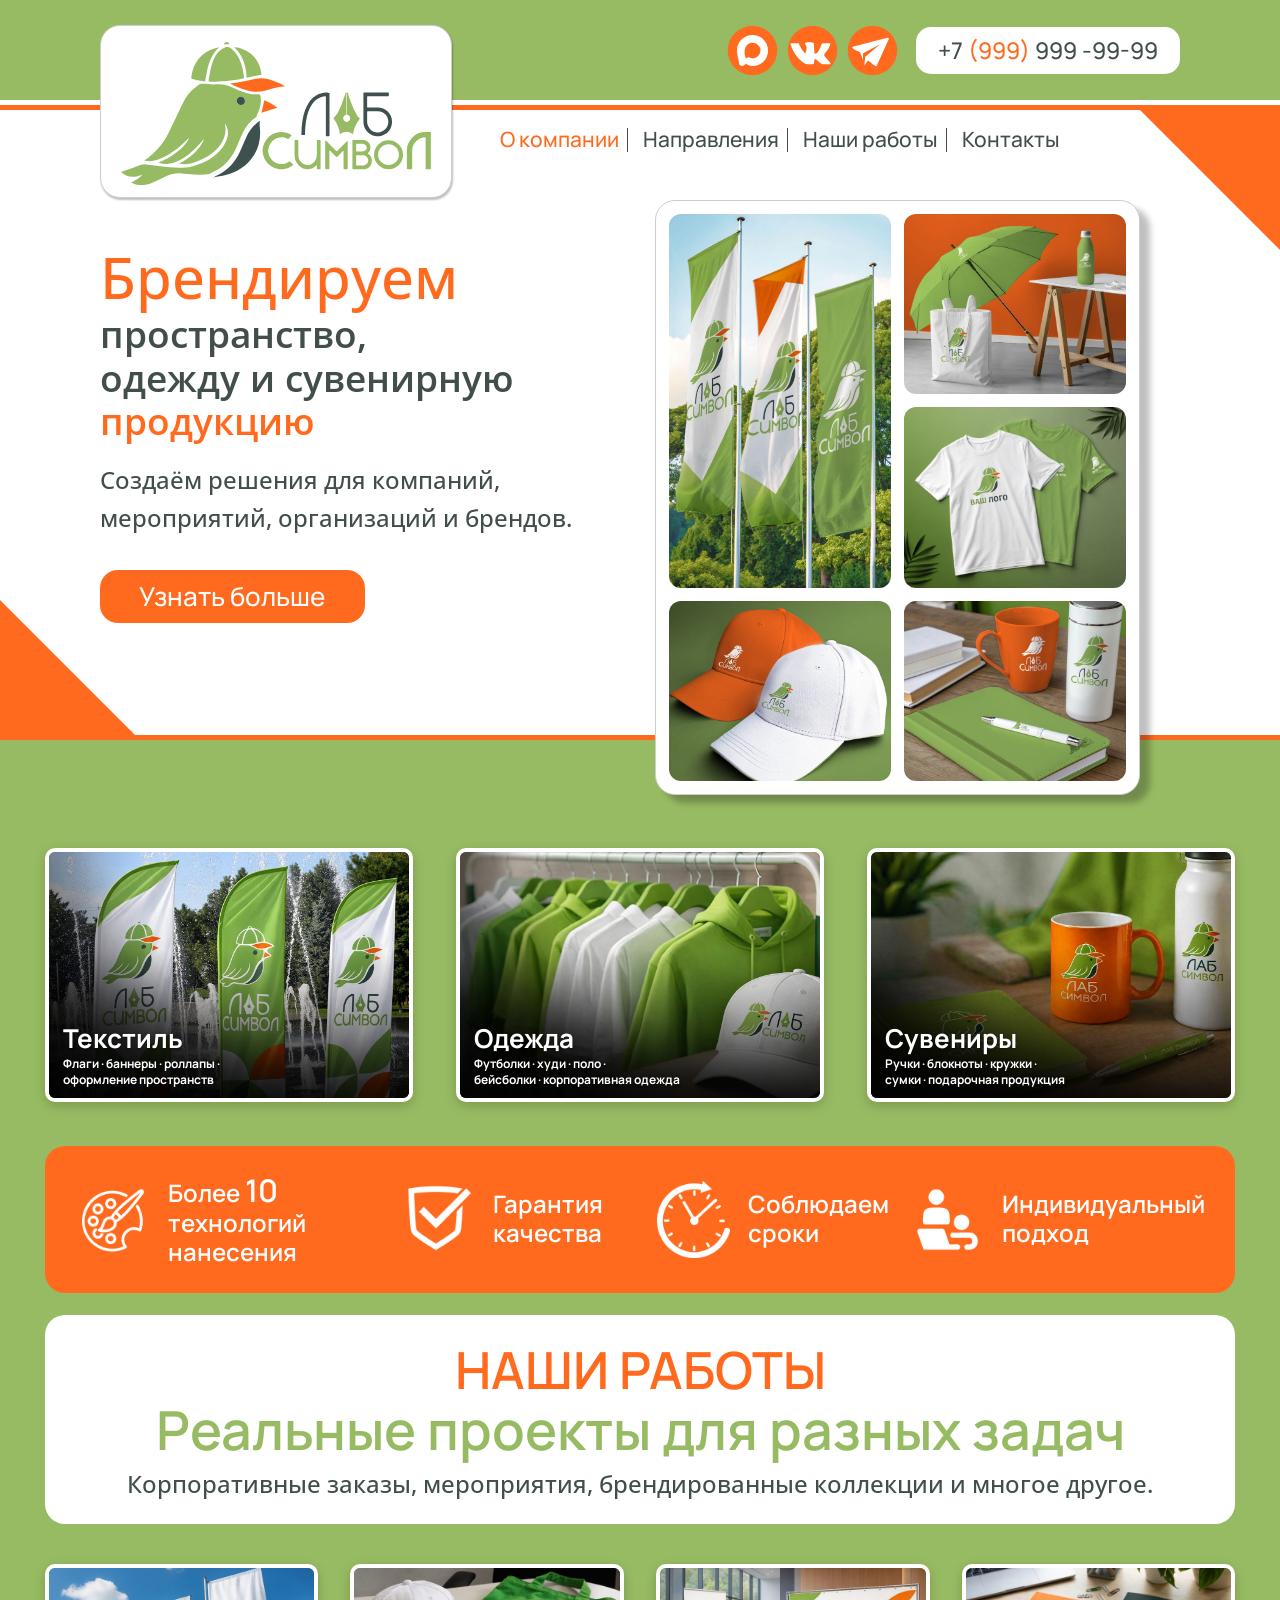
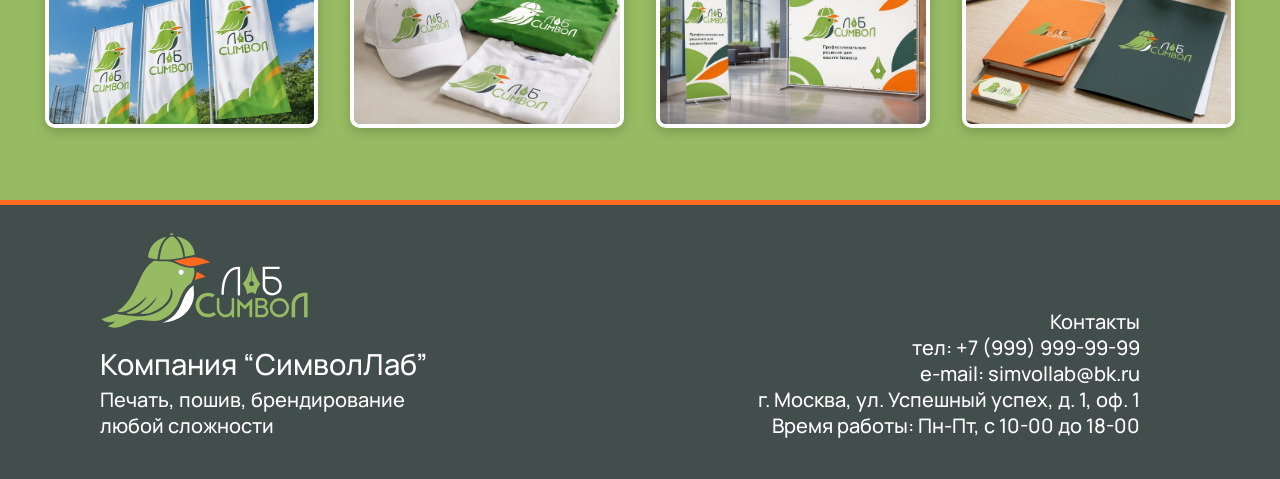
==== index.html @ 733db8cc "Add files via upload" ====
<!doctype html>
<html lang="ru">
<head>
<meta charset="utf-8">
<meta name="viewport" content="width=device-width, initial-scale=1">
<meta name="theme-color" content="#97bb63">
<title>СимволЛаб — брендирование пространства, одежды и сувенирной продукции</title>
<meta name="description" content="Брендируем пространство, одежду и сувенирную продукцию. Решения для компаний, мероприятий, организаций и брендов. Москва.">
<link rel="preconnect" href="https://fonts.googleapis.com">
<link rel="preconnect" href="https://fonts.gstatic.com" crossorigin>
<link href="https://fonts.googleapis.com/css2?family=Manrope:wght@500;600;700&family=Open+Sans:wght@400;500;600&display=swap" rel="stylesheet">
<link rel="stylesheet" href="css/style.css?v=4">
</head>
<body>
<header class="site-header">
  <div class="top"><div class="inner">
    <a class="logo-card" href="index.html" aria-label="СимволЛаб — на главную"><img src="img/icons/logotip.svg" alt="СимволЛаб"></a>
    <div class="top-right">
      <div class="social">
        <a href="#" data-soc="max" aria-label="Max"><img src="img/icons/max_iconka.svg" alt="Max"></a>
        <a href="#" data-soc="vk" aria-label="ВКонтакте"><img src="img/icons/vk_icon.svg" alt="ВКонтакте"></a>
        <a href="#" data-soc="tg" aria-label="Telegram"><img src="img/icons/tg_icon.svg" alt="Telegram"></a>
      </div>
      <a class="phone" href="tel:+79999999999">+7 <span>(999)</span> 999 -99-99</a>
    </div>
  </div></div>
  <div class="lines"></div>
</header>
<div class="menu-row"><div class="inner">
  <button class="burger" aria-expanded="false" aria-controls="nav"><span>Меню</span><span class="bars" aria-hidden="true">☰</span></button>
  <nav id="nav" aria-label="Основное меню"><a href="index.html" aria-current="page">О компании</a><a href="directions.html">Направления</a><a href="works.html">Наши работы</a><a href="contacts.html">Контакты</a></nav>
</div></div>

<main>
<section class="hero hero-home" id="about"><div class="inner">
  <div class="hero-text">
    <h1><span class="xl">Брендируем</span><span class="l">пространство,<br>одежду и сувенирную</span><span class="l o">продукцию</span></h1>
    <p class="lead">Создаём решения для компаний, мероприятий, организаций и брендов.</p>
    <a class="btn" href="directions.html">Узнать больше</a>
  </div>
  <div class="collage" aria-label="Примеры брендированной продукции">
    <div class="t t1"><img src="img/photos/flags_1.jpg" alt="Флаги с логотипом" loading="eager"></div>
    <div class="t t2"><img src="img/photos/events_1.jpg" alt="Зонт и сумка с логотипом"></div>
    <div class="t t3"><img src="img/photos/clothes_1.jpg" alt="Футболки с логотипом"></div>
    <div class="t t4"><img src="img/photos/hats.jpg" alt="Бейсболки с логотипом"></div>
    <div class="t t5"><img src="img/photos/ejednevnik_bloknot_01.jpg" alt="Кружка, ежедневник и термос с логотипом"></div>
  </div>
</div></section>

<section class="green after-collage"><div class="inner">
  <div class="cards">
    <a class="card cap home" href="works.html"><img src="img/photos/flags_2.jpg" alt="Текстиль: флаги и баннеры">
      <span class="c col"><b>Текстиль</b><small>Флаги · баннеры · роллапы ·<br>оформление пространств</small></span></a>
    <a class="card cap home" href="works.html"><img src="img/photos/clothes_2.jpg" alt="Одежда с логотипом">
      <span class="c col"><b>Одежда</b><small>Футболки · худи · поло ·<br>бейсболки · корпоративная одежда</small></span></a>
    <a class="card cap home" href="works.html"><img src="img/photos/souvenirs_2.jpg" alt="Сувенирная продукция">
      <span class="c col"><b>Сувениры</b><small>Ручки · блокноты · кружки ·<br>сумки · подарочная продукция</small></span></a>
  </div>

  <div class="adv">
  <div><img src="img/icons/palitra.png" alt=""><span>Более <span class="n">10</span><br>технологий<br>нанесения</span></div>
  <div><img src="img/icons/schit.png" alt=""><span>Гарантия<br>качества</span></div>
  <div><img src="img/icons/chasi.png" alt=""><span>Соблюдаем<br>сроки</span></div>
  <div><img src="img/icons/sotrudnichestv.png" alt=""><span>Индивидуальный<br>подход</span></div>
</div>

  <div class="works-intro">
    <h2>Наши работы</h2>
    <div class="s">Реальные проекты для разных задач</div>
    <p>Корпоративные заказы, мероприятия, брендированные коллекции и многое другое.</p>
  </div>
  <div class="strip">
    <div class="p"><img src="img/photos/flags_3.jpg" alt="Флаги на улице" loading="lazy"></div>
    <div class="p"><img src="img/photos/clothes_3.jpg" alt="Бейсболка и футболки" loading="lazy"></div>
    <div class="p"><img src="img/photos/events_2.jpg" alt="Роллап и пресс-волл" loading="lazy"></div>
    <div class="p"><img src="img/photos/souvenirs_3.jpg" alt="Блокнот, папка и визитки" loading="lazy"></div>
  </div>
</div></section>
</main>
<footer class="footer"><div class="inner">
  <div>
    <div class="logo"><img src="img/icons/logotip-light.svg" alt="СимволЛаб"></div>
    <p class="name">Компания “СимволЛаб”</p>
    <p class="tag">Печать, пошив, брендирование<br>любой сложности</p>
  </div>
  <address>
    Контакты<br>
    тел: <a href="tel:+79999999999">+7 (999) 999-99-99</a><br>
    e-mail: <a href="mailto:simvollab@bk.ru">simvollab@bk.ru</a><br>
    г. Москва, ул. Успешный успех, д. 1, оф. 1<br>
    Время работы: Пн-Пт, с 10-00 до 18-00
  </address>
</div></footer>

<dialog id="lead-dialog" aria-label="Заявка">
  <div class="panel">
    <button class="x" data-close aria-label="Закрыть">×</button>
    <h2>Оставить заявку</h2>
    <form class="lead-form" novalidate>
      <p class="sub">Расскажите, что нужно нанести и на что — мы свяжемся с вами.</p>
      <input type="text" name="botcheck" class="hp" tabindex="-1" autocomplete="off" aria-hidden="true">
      <label>Ваше имя<input type="text" name="name" autocomplete="name" required></label>
      <label>Телефон или e-mail<input type="text" name="contact" autocomplete="tel" required></label>
      <label>Что нужно сделать<textarea name="message" placeholder="Например: 100 футболок с логотипом, DTF-печать"></textarea></label>
      <button class="btn" type="submit">Отправить заявку</button>
      <div class="status" role="status" aria-live="polite"></div>
      <p class="consent">Нажимая кнопку, вы соглашаетесь на обработку указанных данных для связи с вами.</p>
    </form>
  </div>
</dialog>

<script src="js/config.js?v=4"></script>
<script src="js/main.js?v=4"></script>
</body>
</html>
---- css/style.css ----
/* ===== СимволЛаб — общие стили ===== */
:root{
  --green:#97bb63;
  --green-dark:#465d23;
  --green-deep:#3d4a2b;
  --slate:#424e4c;
  --orange:#ff6a1e;
  --line:#cdcdcd;
  --gx:clamp(18px,7.8vw,100px);       /* левый отступ шапки и первого экрана */
  --tri:clamp(0px,calc(100vw - 1110px),140px);  /* размер треугольника справа под линией: сам уменьшается, чтобы не задеть меню */
  --gx2:clamp(14px,3.5vw,45px);       /* отступ зелёных секций */
  --f-head:'Manrope',system-ui,sans-serif;
  --f-text:'Open Sans','Manrope',system-ui,sans-serif;
}
*{box-sizing:border-box;margin:0;padding:0}
html{scroll-behavior:smooth}
body{font-family:var(--f-text);color:var(--slate);background:#fff;line-height:1.4;overflow-x:hidden}
img{max-width:100%;display:block}
a{color:inherit;text-decoration:none}
button{font:inherit;color:inherit;cursor:pointer}
.inner{max-width:1280px;margin:0 auto;position:relative}
.sr-only{position:absolute;width:1px;height:1px;overflow:hidden;clip:rect(0 0 0 0);white-space:nowrap}

/* ===== шапка ===== */
.site-header{position:relative}
.site-header::after{content:"";position:absolute;right:0;top:110px;width:0;height:0;border-top:var(--tri) solid var(--orange);border-left:var(--tri) solid transparent;z-index:3;pointer-events:none}
.top{background:var(--green);height:100px}
.top .inner{height:100%;display:flex;align-items:center;justify-content:flex-end;gap:10px;padding-right:var(--gx)}
.lines{height:10px;background:linear-gradient(#fff 50%,var(--orange) 50%)}
.logo-card{position:absolute;left:var(--gx);top:25px;width:352px;height:173px;z-index:6;background:#fff;border:1px solid var(--line);border-radius:20px;box-shadow:1px 2px 2px rgba(0,0,0,.25);display:grid;place-items:center;padding:14px 18px}
.logo-card img{display:block;width:auto;height:auto;max-width:100%;max-height:100%;object-fit:contain}
.top-right{display:flex;align-items:center;gap:10px}
.social{display:flex;gap:9px}
.social a{width:51px;height:51px;display:block;transition:transform .15s}
.social a:hover{transform:translateY(-2px) scale(1.04)}
.social img{width:100%;height:100%}
.phone{background:#fff;border-radius:15px;height:47px;line-height:47px;display:block;padding:0 22px;margin-left:8px;font-family:var(--f-head);font-weight:500;font-size:23px;white-space:nowrap}
.phone span{color:var(--orange)}
.menu-row{background:#fff;height:60px;position:relative;z-index:2}
.menu-row .inner{height:100%;display:flex;align-items:center;padding-left:calc(var(--gx) + 352px + 40px)}
.menu-row nav{display:flex;align-items:center}
.menu-row nav a{font-family:var(--f-head);font-weight:500;font-size:21px;padding:2px 8px;position:relative;white-space:nowrap;transition:color .15s}
.menu-row nav a+a{margin-left:8px}
.menu-row nav a+a::before{content:"";position:absolute;left:-8px;top:50%;height:24px;width:1px;background:var(--slate);transform:translateY(-50%)}
.menu-row nav a:hover,.menu-row nav a[aria-current]{color:var(--orange)}
.burger{display:none}

/* ===== общие элементы ===== */
.btn{display:inline-flex;align-items:center;justify-content:center;background:var(--orange);color:#fff;font-family:var(--f-head);font-weight:500;font-size:26px;border:0;border-radius:18px;padding:8px 30px;min-height:50px;min-width:265px;cursor:pointer;transition:transform .15s,box-shadow .15s}
.btn:hover{transform:translateY(-2px);box-shadow:0 8px 20px rgba(255,106,30,.4)}
.o{color:var(--orange)}

/* ===== первый экран ===== */
.hero{background:#fff;position:relative}
.hero::after{content:"";position:absolute;left:0;bottom:0;width:0;height:0;border-bottom:135px solid var(--orange);border-right:135px solid transparent;pointer-events:none}
.hero .inner{display:grid;gap:30px;align-items:center}
.hero-home .inner{grid-template-columns:minmax(0,1fr) minmax(0,485px);padding:30px 140px 0 var(--gx)}
.hero-plain .inner{display:block;padding:78px var(--gx) 70px}
.hero-wide .inner{grid-template-columns:minmax(0,1fr) minmax(0,758px);padding:28px 8px 0 var(--gx)}
.hero-text{position:relative;z-index:2}
.hero-home .hero-text{padding-bottom:70px}
.hero-wide .hero-text{padding-bottom:30px}
.hero h1{font-family:var(--f-text);font-weight:600;color:var(--slate);line-height:1.18}
.hero h1 .xl{display:block;font-weight:500;font-size:clamp(40px,4.6vw,58px);color:var(--orange);line-height:1.2}
.hero h1 .l{display:block;font-size:clamp(26px,2.9vw,37px)}
.hero h1 .xl.d{color:var(--slate)}
.hero .lead{font-family:var(--f-text);font-weight:500;font-size:clamp(18px,1.9vw,25px);line-height:1.55;margin:18px 0 34px;max-width:560px}
.hero-wide h1 .xl{font-size:clamp(34px,4vw,52px);white-space:nowrap}
.hero-wide h1 .l{font-size:clamp(22px,2.5vw,32px)}
.hero-wide .lead{font-size:clamp(17px,1.8vw,23px);margin:14px 0 34px}
.hero-wide .lead .o{display:block}
.hero-photo{position:relative;z-index:3;background:#fff;border:1px solid var(--line);border-radius:20px;box-shadow:10px 8px 6px rgba(0,0,0,.25);padding:8px;height:542px;overflow:hidden}
.hero-photo img{width:100%;height:100%;object-fit:cover;border-radius:14px}
.collage{position:relative;z-index:3;background:#fff;border:1px solid var(--line);border-radius:20px;box-shadow:10px 8px 6px rgba(0,0,0,.25);padding:13px;height:595px;margin-bottom:-60px;display:grid;grid-template-columns:1fr 1fr;grid-template-rows:repeat(3,1fr);gap:13px}
.collage .t{border-radius:12px;overflow:hidden;background:#dfe9cf}
.collage .t img{width:100%;height:100%;object-fit:cover;transition:transform .35s}
.collage .t:hover img,.collage .t:active img{transform:scale(1.07)}
.t1{grid-column:1;grid-row:1/3}.t2{grid-column:2;grid-row:1}.t3{grid-column:2;grid-row:2}.t4{grid-column:1;grid-row:3}.t5{grid-column:2;grid-row:3}

/* ===== зелёная часть ===== */
.green{background:var(--green);border-top:5px solid var(--orange);position:relative;z-index:1;padding:0 var(--gx2) 72px}
.green>.inner{padding-top:65px}
.green.after-collage>.inner{padding-top:108px}
.cards{display:grid;grid-template-columns:repeat(3,1fr);gap:60px 43px}
.card{position:relative;display:block;width:100%;border:4px solid #fff;border-radius:10px;overflow:hidden;background:#6f8f45;box-shadow:0 4px 12px rgba(0,0,0,.18);aspect-ratio:357/291;text-align:left;padding:0;transition:transform .3s,box-shadow .3s}
a.card,button.card{cursor:pointer}
a.card:hover,button.card:hover,a.card:active,button.card:active{transform:scale(1.035);box-shadow:0 12px 26px rgba(0,0,0,.28);z-index:2}
.card>img{position:absolute;inset:0;width:100%;height:100%;object-fit:cover}
.card .shade{position:absolute;left:0;right:0;top:0;height:var(--g,70%);mix-blend-mode:multiply;background:linear-gradient(180deg,rgb(61,74,43) 1%,rgb(70,93,35) 52%,rgb(110,140,66) 78%,#fff 100%)}
.card .txt{position:absolute;left:0;right:0;top:0;padding:14px 14px 0;color:#fff}
.card h3{font-family:var(--f-head);font-weight:600;font-size:clamp(24px,2.6vw,33px);line-height:1.12;text-align:center;text-shadow:0 1px 2px rgba(0,0,0,.35)}
.card.sm h3{font-size:clamp(17px,1.7vw,21px);margin-top:4px}
.card ul{list-style:none;margin-top:12px;padding:0 6px}
.card li{position:relative;padding-left:22px;font-family:var(--f-text);font-weight:500;font-size:15px;line-height:1.35;margin-bottom:9px;text-shadow:0 1px 3px rgba(0,0,0,.7)}
.card li::before{content:"";position:absolute;left:3px;top:.45em;width:9px;height:9px;border-radius:50%;background:#fff}
/* подписи снизу (главная и «Наши работы») */
.card.cap::after{content:"";position:absolute;inset:auto 0 0 0;height:60%;background:linear-gradient(transparent,rgba(0,0,0,.72));pointer-events:none}
.card .c{position:absolute;left:14px;right:14px;bottom:10px;z-index:2;color:#fff;font-family:var(--f-head);font-weight:700;text-shadow:0 1px 3px rgba(0,0,0,.5);display:flex;align-items:flex-end;gap:12px}
.card .c b{font-size:clamp(26px,2.9vw,37px);line-height:1.05;font-weight:700;text-transform:uppercase}
.card .c small{font-size:clamp(11px,1.15vw,15px);line-height:1.25;text-transform:uppercase;font-weight:700;padding-bottom:3px}
.card .c.col{flex-direction:column;align-items:flex-start;gap:4px}
.card.home{aspect-ratio:357/246}
.card.home .c b{font-size:clamp(20px,2.2vw,26px);text-transform:none;font-weight:700}
.card.home .c small{font-size:12px;text-transform:none;font-weight:700;line-height:1.3;padding:0}
.badge{position:absolute;right:10px;top:10px;z-index:3;background:rgba(255,255,255,.92);color:var(--slate);font-family:var(--f-head);font-weight:700;font-size:13px;padding:5px 11px;border-radius:99px;box-shadow:0 2px 6px rgba(0,0,0,.2)}

/* полоса преимуществ */
.adv{margin-top:44px;background:var(--orange);border-radius:20px;padding:26px 30px;display:grid;grid-template-columns:1.3fr 1fr 1fr 1.25fr;gap:18px;align-items:center;color:#fff}
.adv>div{display:flex;align-items:center;gap:16px;font-family:var(--f-head);font-weight:600;font-size:clamp(17px,1.9vw,24px);line-height:1.2}
.adv img{width:clamp(54px,6vw,84px);height:clamp(54px,6vw,84px);object-fit:contain;flex:none}
.adv .n{font-size:1.3em}

/* блок «Наши работы» на главной */
.works-intro{margin-top:22px;background:#fff;border-radius:20px;text-align:center;padding:26px 20px 24px}
.works-intro h2{font-family:var(--f-head);font-weight:600;font-size:clamp(30px,4vw,52px);color:var(--orange);text-transform:uppercase;line-height:1.1}
.works-intro .s{font-family:var(--f-head);font-weight:600;font-size:clamp(26px,4.2vw,54px);color:var(--green);line-height:1.15;margin-top:2px}
.works-intro p{font-family:var(--f-text);font-weight:500;font-size:clamp(15px,1.9vw,24px);margin-top:6px}
.strip{display:grid;grid-template-columns:repeat(4,1fr);gap:32px;margin-top:40px}
.strip .p{border:4px solid #fff;border-radius:10px;overflow:hidden;aspect-ratio:265/158;background:#6f8f45;box-shadow:0 4px 12px rgba(0,0,0,.18);transition:transform .3s,box-shadow .3s}
.strip .p img{width:100%;height:100%;object-fit:cover}
.strip .p:hover,.strip .p:active{transform:scale(1.05);box-shadow:0 12px 26px rgba(0,0,0,.28);position:relative;z-index:2}

/* ===== подвал ===== */
.footer{background:var(--slate);border-top:5px solid var(--orange);color:#fff}
.footer .inner{display:flex;justify-content:space-between;align-items:flex-end;gap:30px;flex-wrap:wrap;padding:26px 140px 40px var(--gx)}
.footer .logo{width:209px;height:100px;margin-bottom:16px}
.footer .logo img{width:100%;height:100%;object-fit:contain;object-position:left}
.footer .name{font-family:var(--f-head);font-weight:500;font-size:29px;line-height:1.2}
.footer .tag{font-family:var(--f-head);font-weight:500;font-size:20px;line-height:1.3;margin-top:6px}
.footer address{font-style:normal;font-family:var(--f-head);font-weight:500;font-size:20px;line-height:1.3;text-align:right}
.footer address a:hover{color:var(--green)}

/* ===== страница «Контакты» ===== */
.contacts-grid{display:grid;grid-template-columns:1fr 1fr;gap:43px;align-items:start}
.panel{background:#fff;border-radius:20px;padding:34px;box-shadow:0 6px 18px rgba(0,0,0,.18)}
.panel h2{font-family:var(--f-head);font-weight:600;font-size:30px;margin-bottom:18px}
.dl{display:grid;gap:18px}
.dl dt{font-family:var(--f-head);font-weight:600;font-size:14px;text-transform:uppercase;letter-spacing:.04em;color:var(--green-dark);margin-bottom:2px}
.dl dd{font-family:var(--f-text);font-weight:500;font-size:20px}
.dl a{color:var(--slate);border-bottom:1px solid var(--line)}
.dl a:hover{color:var(--orange);border-color:var(--orange)}
.page-title{font-family:var(--f-head);font-weight:600;font-size:clamp(40px,5vw,58px);color:var(--orange);line-height:1.1}
.page-sub{font-family:var(--f-text);font-weight:600;font-size:clamp(20px,2.4vw,32px);margin-top:8px}

/* ===== форма заявки ===== */
.lead-form .sub{font-size:16px;opacity:.75;margin:-8px 0 16px}
.lead-form label{display:block;font-family:var(--f-head);font-weight:600;font-size:15px;margin-bottom:14px}
.lead-form input[type=text],.lead-form textarea{display:block;width:100%;margin-top:5px;font:inherit;font-family:var(--f-text);font-weight:400;font-size:17px;color:var(--slate);padding:11px 14px;border:1.5px solid var(--line);border-radius:12px;background:#fff;transition:border-color .15s,box-shadow .15s}
.lead-form textarea{min-height:100px;resize:vertical}
.lead-form input:focus,.lead-form textarea:focus{outline:0;border-color:var(--orange);box-shadow:0 0 0 3px rgba(255,106,30,.18)}
.lead-form .hp{position:absolute;left:-9999px;opacity:0;height:0}
.lead-form .btn{width:100%;font-size:22px}
.lead-form .btn[disabled]{opacity:.6;cursor:wait;transform:none;box-shadow:none}
.lead-form .status{margin-top:12px;min-height:1.4em;font-size:16px}
.lead-form .status.ok{color:#2f7d32}.lead-form .status.err{color:#c0392b}
.lead-form .consent{font-size:12.5px;opacity:.6;margin-top:10px}

/* окна (форма и карусель) */
dialog{border:0;padding:0;background:transparent;max-width:100vw;max-height:100vh;color:inherit}
dialog::backdrop{background:rgba(25,32,30,.72)}
#lead-dialog{margin:auto;width:min(480px,calc(100vw - 24px))}
#lead-dialog .panel{position:relative;max-height:calc(100vh - 24px);overflow:auto}
.x{position:absolute;right:12px;top:10px;width:40px;height:40px;border:0;background:none;font-size:30px;line-height:1;color:var(--slate);border-radius:50%}
.x:hover{background:rgba(0,0,0,.07)}
#gallery{width:100vw;height:100vh;margin:0;background:rgba(20,26,24,.94)}
#gallery[open]{display:flex;flex-direction:column}
.g-top{display:flex;align-items:center;justify-content:space-between;padding:14px 20px;color:#fff}
.g-top h2{font-family:var(--f-head);font-weight:600;font-size:clamp(20px,2.4vw,28px)}
.g-top .x{position:static;color:#fff;font-size:36px}
.g-top .x:hover{background:rgba(255,255,255,.15)}
.g-stage{flex:1;min-height:0;position:relative;display:flex;align-items:center;justify-content:center;padding:0 64px;touch-action:pan-y}
.g-stage img{max-width:100%;max-height:100%;object-fit:contain;border-radius:12px;box-shadow:0 10px 40px rgba(0,0,0,.5);user-select:none;-webkit-user-drag:none}
.g-nav{position:absolute;top:50%;transform:translateY(-50%);width:50px;height:50px;border-radius:50%;border:0;background:rgba(255,255,255,.92);color:var(--slate);font-size:26px;line-height:1;display:grid;place-items:center;transition:background .15s,transform .15s}
.g-nav:hover{background:var(--orange);color:#fff}
.g-prev{left:10px}.g-next{right:10px}
.g-bottom{display:flex;flex-direction:column;align-items:center;gap:10px;padding:14px 20px 20px;color:#fff;font-family:var(--f-head);font-weight:600;font-size:15px}
.g-dots{display:flex;gap:9px}
.g-dots button{width:11px;height:11px;border-radius:50%;border:0;background:rgba(255,255,255,.4);padding:0}
.g-dots button[aria-current=true]{background:var(--orange);transform:scale(1.25)}
.g-single .g-nav,.g-single .g-bottom{display:none}

/* подсказка для соцсетей */
.toast{position:fixed;left:50%;bottom:28px;transform:translate(-50%,20px);background:var(--slate);color:#fff;font-family:var(--f-head);font-weight:500;font-size:15px;padding:12px 20px;border-radius:12px;box-shadow:0 8px 24px rgba(0,0,0,.3);opacity:0;pointer-events:none;transition:opacity .25s,transform .25s;z-index:100;max-width:calc(100vw - 32px);text-align:center}
.toast.show{opacity:1;transform:translate(-50%,0)}

/* ===== адаптив ===== */
@media (max-width:1100px){
  .menu-row nav a{font-size:19px}
  .hero-home .inner{padding-right:24px}
  .footer .inner{padding-right:var(--gx)}
}
@media (max-width:960px){
  .site-header::after{display:none}
  .top{height:auto}
  .top .inner{flex-direction:row;align-items:center;justify-content:space-between;padding:12px 16px;gap:12px}
  .logo-card{position:static;width:150px;height:74px;flex:none;margin:0;padding:6px 10px;border-radius:14px}
  .top-right{flex-direction:column;align-items:flex-end;gap:8px}
  .social{gap:8px}
  .social a{width:38px;height:38px}
  .phone{margin:0;height:38px;line-height:38px;font-size:17px;padding:0 14px;border-radius:12px}
  .menu-row{height:auto;position:sticky;top:0;z-index:30;box-shadow:0 2px 10px rgba(0,0,0,.12)}
  .menu-row .inner{padding:0 16px;flex-direction:column;align-items:stretch}
  .burger{display:flex;justify-content:space-between;align-items:center;width:100%;background:none;border:0;font-family:var(--f-head);font-weight:600;font-size:19px;padding:0;min-height:52px;text-align:left;color:var(--slate)}
  .burger .bars{font-size:24px;color:var(--orange)}
  .menu-row nav{display:none;flex-direction:column;align-items:stretch;padding-bottom:8px}
  .menu-row nav.open{display:flex}
  .menu-row nav a{padding:14px 0;font-size:20px;border-top:1px solid #eee}
  .menu-row nav a[aria-current]{color:var(--orange)}
  .menu-row nav a+a{margin-left:0}.menu-row nav a+a::before{display:none}
  html{scroll-padding-top:60px}
  .hero .inner{grid-template-columns:1fr!important;padding:26px 18px 0!important}
  .hero-home .hero-text,.hero-wide .hero-text{padding-bottom:6px}
  .hero::after{border-bottom-width:44px;border-right-width:44px}
  .hero-plain .inner{padding:30px 18px 64px!important}
  .green>.inner{padding-top:40px}
  .hero-photo{height:auto;aspect-ratio:758/542}
  .collage{height:auto;aspect-ratio:1/1;margin-bottom:-40px}
  .green.after-collage>.inner{padding-top:70px}
  .hero-home .hero-text .btn,.hero-wide .hero-text .btn{margin-bottom:10px}
  .cards{grid-template-columns:repeat(2,1fr);gap:28px 22px}
  .adv{grid-template-columns:1fr 1fr}
  .strip{grid-template-columns:repeat(2,1fr);gap:20px}
  .contacts-grid{grid-template-columns:1fr}
  .footer .inner{padding:26px 18px 34px}
  .footer address{text-align:left}
  .g-stage{padding:0 12px}
  .g-nav{width:42px;height:42px;font-size:22px;background:rgba(255,255,255,.8)}
  .g-prev{left:6px}.g-next{right:6px}
}
@media (min-width:620px) and (max-width:960px){
  .logo-card{width:210px;height:102px}
}
@media (max-width:620px){
  .cards{grid-template-columns:1fr}
  .card{aspect-ratio:auto;min-height:290px}
  .card.home{min-height:230px}
  .card.sm{min-height:250px}
  .adv{grid-template-columns:1fr;padding:22px}
  .btn{min-width:0;width:100%}
  .hero h1 .xl{font-size:40px}
  .panel{padding:24px}
}
@media (max-width:400px){
  .top .inner{padding:10px 12px;gap:8px}
  .logo-card{width:122px;height:62px;padding:5px 8px}
  .social a{width:34px;height:34px}
  .phone{font-size:15px;padding:0 10px;height:34px;line-height:34px}
  .hero h1 .xl{font-size:36px}
  .hero h1 .l{font-size:24px}
}
@media (prefers-reduced-motion:reduce){html{scroll-behavior:auto}*{transition:none!important}}
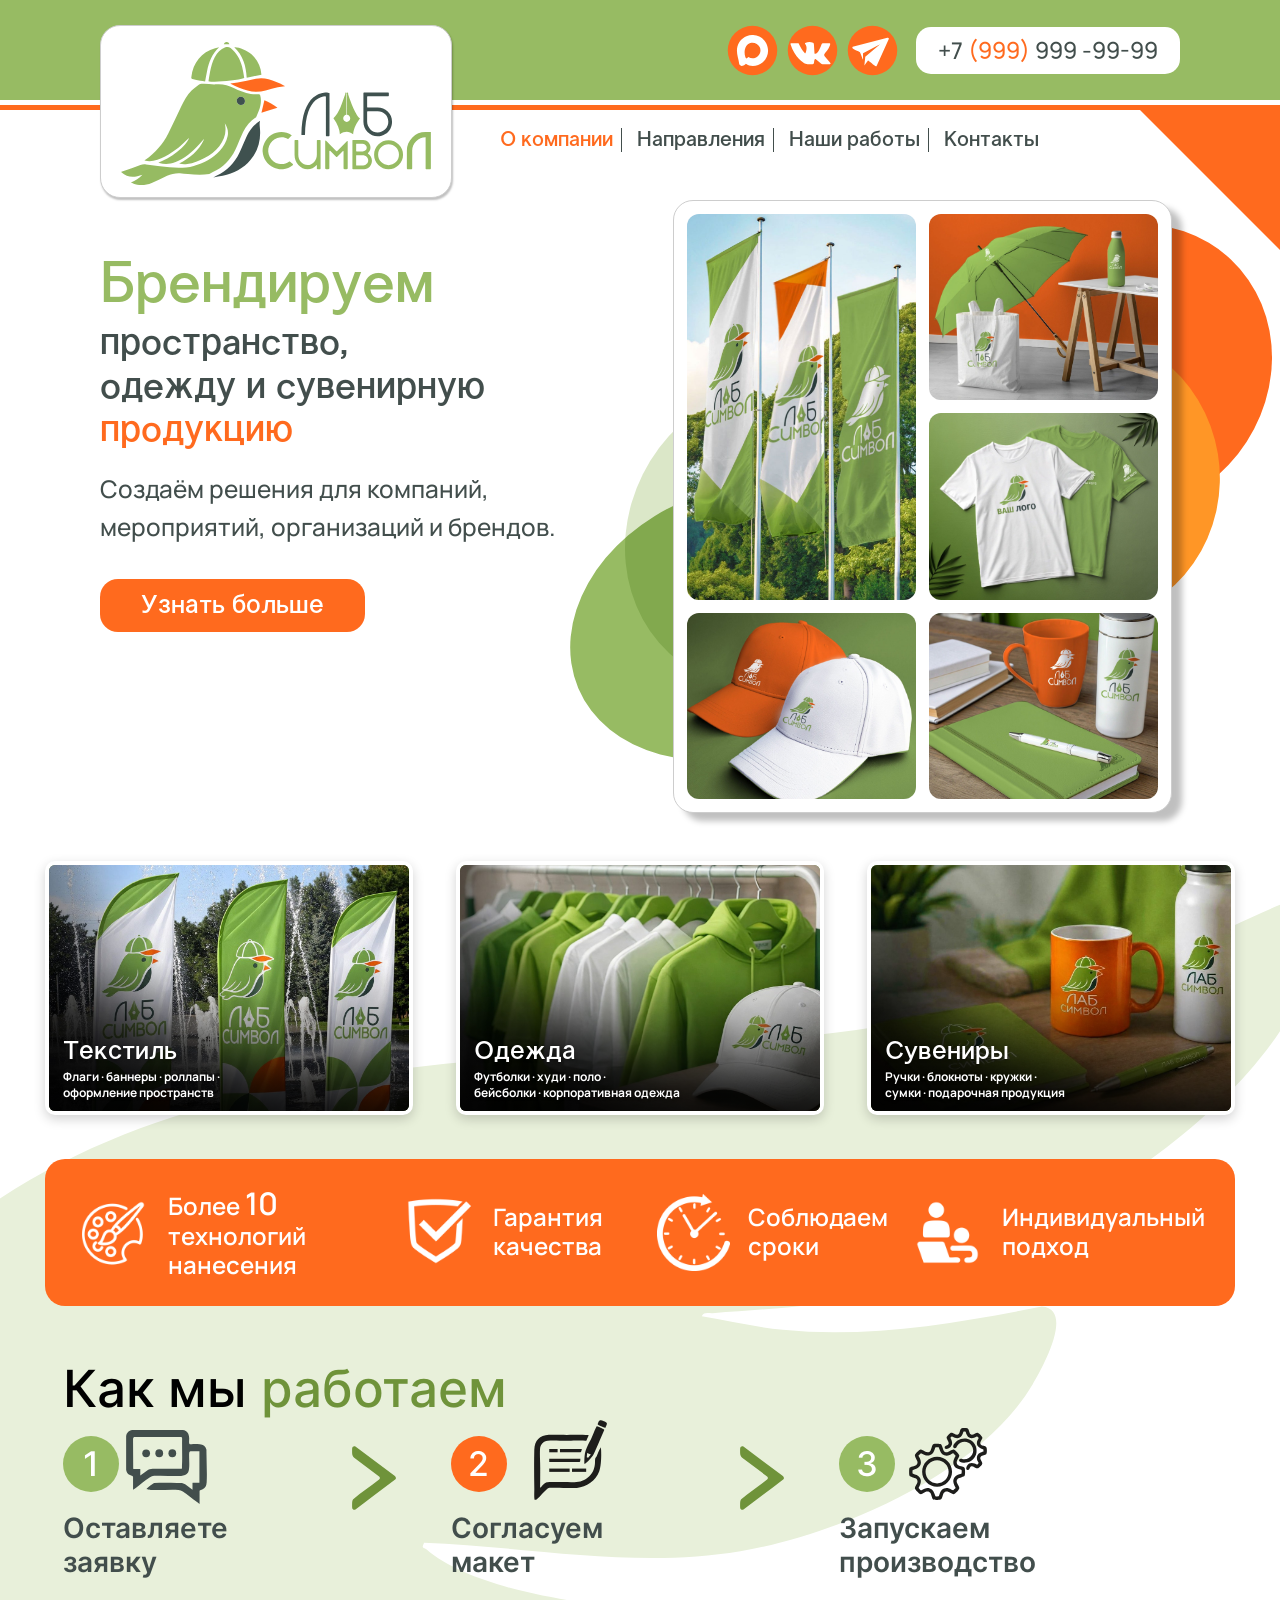
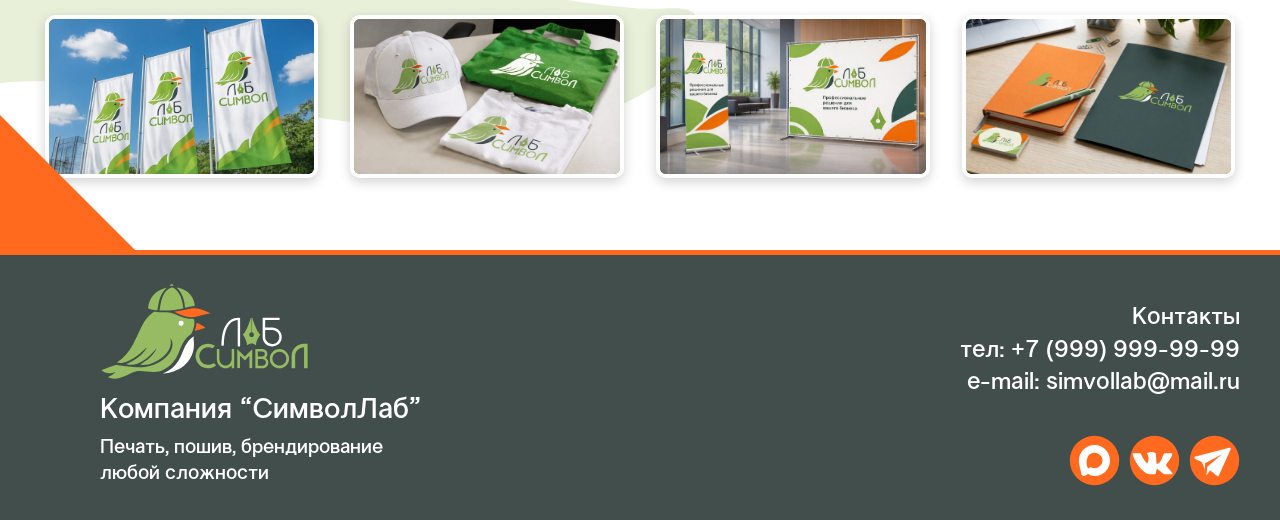
==== commit 229f2f96: "Add files via upload" ====
--- a/index.html
+++ b/index.html
@@ -6,10 +6,7 @@
 <meta name="theme-color" content="#97bb63">
 <title>СимволЛаб — брендирование пространства, одежды и сувенирной продукции</title>
 <meta name="description" content="Брендируем пространство, одежду и сувенирную продукцию. Решения для компаний, мероприятий, организаций и брендов. Москва.">
-<link rel="preconnect" href="https://fonts.googleapis.com">
-<link rel="preconnect" href="https://fonts.gstatic.com" crossorigin>
-<link href="https://fonts.googleapis.com/css2?family=Manrope:wght@500;600;700&family=Open+Sans:wght@400;500;600&display=swap" rel="stylesheet">
-<link rel="stylesheet" href="css/style.css?v=4">
+<link rel="stylesheet" href="css/style.css?v=24">
 </head>
 <body>
 <header class="site-header">
@@ -34,17 +31,17 @@
 <main>
 <section class="hero hero-home" id="about"><div class="inner">
   <div class="hero-text">
-    <h1><span class="xl">Брендируем</span><span class="l">пространство,<br>одежду и сувенирную</span><span class="l o">продукцию</span></h1>
+    <h1><span class="xl g">Брендируем</span><span class="l">пространство,<br>одежду и сувенирную</span><span class="l o">продукцию</span></h1>
     <p class="lead">Создаём решения для компаний, мероприятий, организаций и брендов.</p>
     <a class="btn" href="directions.html">Узнать больше</a>
   </div>
-  <div class="collage" aria-label="Примеры брендированной продукции">
+  <div class="collage-wrap"><img class="blob b-bl" src="img/deco/blend_oval.svg" alt=""><img class="blob b-or" src="img/deco/ellipse8.svg" alt=""><img class="blob b-or2" src="img/deco/ellipse9.svg" alt=""><img class="blob b-gr" src="img/deco/oval.svg" alt=""><div class="collage" aria-label="Примеры брендированной продукции">
     <div class="t t1"><img src="img/photos/flags_1.jpg" alt="Флаги с логотипом" loading="eager"></div>
     <div class="t t2"><img src="img/photos/events_1.jpg" alt="Зонт и сумка с логотипом"></div>
     <div class="t t3"><img src="img/photos/clothes_1.jpg" alt="Футболки с логотипом"></div>
     <div class="t t4"><img src="img/photos/hats.jpg" alt="Бейсболки с логотипом"></div>
     <div class="t t5"><img src="img/photos/ejednevnik_bloknot_01.jpg" alt="Кружка, ежедневник и термос с логотипом"></div>
-  </div>
+  </div></div>
 </div></section>
 
 <section class="green after-collage"><div class="inner">
@@ -64,10 +61,13 @@
   <div><img src="img/icons/sotrudnichestv.png" alt=""><span>Индивидуальный<br>подход</span></div>
 </div>
 
-  <div class="works-intro">
-    <h2>Наши работы</h2>
-    <div class="s">Реальные проекты для разных задач</div>
-    <p>Корпоративные заказы, мероприятия, брендированные коллекции и многое другое.</p>
+  <h2 class="how-title">Как мы <span>работаем</span></h2>
+  <div class="steps">
+    <div class="step s1"><span class="num">1</span><img class="ico" src="img/deco/chat.svg" alt=""><b>Оставляете<br>заявку</b></div>
+    <svg class="arr" viewBox="0 0 60 100" fill="none" stroke="#6f933a" stroke-width="12" stroke-linecap="butt"><path d="M8 6l44 44L8 94"/></svg>
+    <div class="step s2"><span class="num">2</span><img class="ico" src="img/deco/zapis.svg" alt=""><b>Согласуем<br>макет</b></div>
+    <svg class="arr" viewBox="0 0 60 100" fill="none" stroke="#6f933a" stroke-width="12" stroke-linecap="butt"><path d="M8 6l44 44L8 94"/></svg>
+    <div class="step s3"><span class="num">3</span><img class="ico" src="img/deco/shesterenki.svg" alt=""><b>Запускаем<br>производство</b></div>
   </div>
   <div class="strip">
     <div class="p"><img src="img/photos/flags_3.jpg" alt="Флаги на улице" loading="lazy"></div>
@@ -78,18 +78,23 @@
 </div></section>
 </main>
 <footer class="footer"><div class="inner">
-  <div>
+  <div class="f-left">
     <div class="logo"><img src="img/icons/logotip-light.svg" alt="СимволЛаб"></div>
     <p class="name">Компания “СимволЛаб”</p>
     <p class="tag">Печать, пошив, брендирование<br>любой сложности</p>
   </div>
-  <address>
-    Контакты<br>
-    тел: <a href="tel:+79999999999">+7 (999) 999-99-99</a><br>
-    e-mail: <a href="mailto:simvollab@bk.ru">simvollab@bk.ru</a><br>
-    г. Москва, ул. Успешный успех, д. 1, оф. 1<br>
-    Время работы: Пн-Пт, с 10-00 до 18-00
-  </address>
+  <div class="f-right">
+    <address>
+      Контакты<br>
+      тел: <a href="tel:+79999999999">+7 (999) 999-99-99</a><br>
+      e-mail: <a href="mailto:simvollab@mail.ru">simvollab@mail.ru</a>
+    </address>
+    <div class="social">
+      <a href="#" data-soc="max" aria-label="Max"><img src="img/icons/max_iconka.svg" alt="Max"></a>
+      <a href="#" data-soc="vk" aria-label="ВКонтакте"><img src="img/icons/vk_icon.svg" alt="ВКонтакте"></a>
+      <a href="#" data-soc="tg" aria-label="Telegram"><img src="img/icons/tg_icon.svg" alt="Telegram"></a>
+    </div>
+  </div>
 </div></footer>
 
 <dialog id="lead-dialog" aria-label="Заявка">
@@ -109,7 +114,7 @@
   </div>
 </dialog>
 
-<script src="js/config.js?v=4"></script>
-<script src="js/main.js?v=4"></script>
+<script src="js/config.js?v=24"></script>
+<script src="js/main.js?v=24"></script>
 </body>
 </html>
--- a/css/style.css
+++ b/css/style.css
@@ -1,3 +1,9 @@
+/* ===== Шрифты (лежат в папке fonts) ===== */
+@font-face{font-family:'LT Superior';src:url(../fonts/LTSuperior-SemiBold.otf) format('opentype');font-weight:400 700;font-display:swap}
+@font-face{font-family:'Manrope';src:url(../fonts/Manrope.ttf) format('truetype');font-weight:200 800;font-display:swap}
+@font-face{font-family:'Inter';src:url(../fonts/Inter-Regular.otf) format('opentype');font-weight:400;font-display:swap}
+@font-face{font-family:'Inter';src:url(../fonts/Inter-Medium.otf) format('opentype');font-weight:500;font-display:swap}
+@font-face{font-family:'Inter';src:url(../fonts/Inter-SemiBold.otf) format('opentype');font-weight:600 700;font-display:swap}
 /* ===== СимволЛаб — общие стили ===== */
 :root{
   --green:#97bb63;
@@ -10,7 +16,8 @@
   --tri:clamp(0px,calc(100vw - 1110px),140px);  /* размер треугольника справа под линией: сам уменьшается, чтобы не задеть меню */
   --gx2:clamp(14px,3.5vw,45px);       /* отступ зелёных секций */
   --f-head:'Manrope',system-ui,sans-serif;
-  --f-text:'Open Sans','Manrope',system-ui,sans-serif;
+  --f-text:'Manrope',system-ui,sans-serif;
+  --f-disp:'LT Superior','Manrope',system-ui,sans-serif;
 }
 *{box-sizing:border-box;margin:0;padding:0}
 html{scroll-behavior:smooth}
@@ -64,6 +71,7 @@
 .hero h1 .xl{display:block;font-weight:500;font-size:clamp(40px,4.6vw,58px);color:var(--orange);line-height:1.2}
 .hero h1 .l{display:block;font-size:clamp(26px,2.9vw,37px)}
 .hero h1 .xl.d{color:var(--slate)}
+.hero h1 .xl.g{color:var(--green);font-weight:600}
 .hero .lead{font-family:var(--f-text);font-weight:500;font-size:clamp(18px,1.9vw,25px);line-height:1.55;margin:18px 0 34px;max-width:560px}
 .hero-wide h1 .xl{font-size:clamp(34px,4vw,52px);white-space:nowrap}
 .hero-wide h1 .l{font-size:clamp(22px,2.5vw,32px)}
@@ -78,8 +86,8 @@
 .t1{grid-column:1;grid-row:1/3}.t2{grid-column:2;grid-row:1}.t3{grid-column:2;grid-row:2}.t4{grid-column:1;grid-row:3}.t5{grid-column:2;grid-row:3}
 
 /* ===== зелёная часть ===== */
-.green{background:var(--green);border-top:5px solid var(--orange);position:relative;z-index:1;padding:0 var(--gx2) 72px}
-.green>.inner{padding-top:65px}
+.green{background:#fff;overflow:hidden;position:relative;z-index:1;padding:0 var(--gx2) 72px}
+.green>.inner{padding-top:40px}
 .green.after-collage>.inner{padding-top:108px}
 .cards{display:grid;grid-template-columns:repeat(3,1fr);gap:60px 43px}
 .card{position:relative;display:block;width:100%;border:4px solid #fff;border-radius:10px;overflow:hidden;background:#6f8f45;box-shadow:0 4px 12px rgba(0,0,0,.18);aspect-ratio:357/291;text-align:left;padding:0;transition:transform .3s,box-shadow .3s}
@@ -122,13 +130,30 @@
 
 /* ===== подвал ===== */
 .footer{background:var(--slate);border-top:5px solid var(--orange);color:#fff}
-.footer .inner{display:flex;justify-content:space-between;align-items:flex-end;gap:30px;flex-wrap:wrap;padding:26px 140px 40px var(--gx)}
-.footer .logo{width:209px;height:100px;margin-bottom:16px}
+.footer .inner{display:flex;justify-content:space-between;align-items:stretch;gap:30px;flex-wrap:wrap;padding:26px 40px 34px var(--gx)}
+.footer .logo{width:209px;height:100px;margin-bottom:12px}
 .footer .logo img{width:100%;height:100%;object-fit:contain;object-position:left}
 .footer .name{font-family:var(--f-head);font-weight:500;font-size:29px;line-height:1.2}
 .footer .tag{font-family:var(--f-head);font-weight:500;font-size:20px;line-height:1.3;margin-top:6px}
-.footer address{font-style:normal;font-family:var(--f-head);font-weight:500;font-size:20px;line-height:1.3;text-align:right}
+.f-right{display:flex;flex-direction:column;justify-content:space-between;align-items:flex-end;gap:22px;padding-top:20px}
+.footer address{font-style:normal;font-family:var(--f-head);font-weight:500;font-size:24px;line-height:1.35;text-align:right}
 .footer address a:hover{color:var(--green)}
+.footer .social{display:flex;gap:9px}
+.footer .social a{width:51px;height:51px;display:block}
+.footer .social img{width:100%;height:100%}
+
+/* блок «Как мы работаем» */
+.how-title{font-family:var(--f-head);font-weight:500;font-size:clamp(30px,4vw,52px);margin:54px 0 20px 18px;line-height:1.1;color:#000}
+.how-title span{color:#6f933a}
+.steps{display:flex;align-items:flex-start;gap:clamp(10px,3vw,50px);padding:0 18px 10px}
+.step{position:relative;flex:0 0 auto;min-width:170px;padding-top:70px}
+.step .num{position:absolute;left:0;top:0;width:56px;height:56px;border-radius:50%;background:var(--green);color:#fff;font-family:'Inter',var(--f-head);font-weight:500;font-size:34px;line-height:56px;text-align:center}
+.step.s2 .num{background:var(--orange)}
+.step .ico{position:absolute;left:66px;top:-8px;width:86px;height:75px}
+.step b{display:block;font-family:var(--f-head);font-weight:600;font-size:clamp(20px,2.2vw,28px);line-height:1.2;color:var(--slate);margin-top:6px}
+.arr{flex:none;width:44px;height:72px;margin-top:6px}
+.steps+.strip{margin-top:26px}
+.hero-home .collage{position:relative}
 
 /* ===== страница «Контакты» ===== */
 .contacts-grid{display:grid;grid-template-columns:1fr 1fr;gap:43px;align-items:start}
@@ -220,6 +245,12 @@
   .cards{grid-template-columns:repeat(2,1fr);gap:28px 22px}
   .adv{grid-template-columns:1fr 1fr}
   .strip{grid-template-columns:repeat(2,1fr);gap:20px}
+  .steps{flex-wrap:wrap;gap:22px 18px;padding:0 4px}
+  .arr{display:none}
+  .step{min-width:0;flex:1 1 150px}
+  .how-title{margin-left:4px}
+  .f-right{align-items:flex-start;width:100%}
+  .footer address{text-align:left;font-size:20px}
   .contacts-grid{grid-template-columns:1fr}
   .footer .inner{padding:26px 18px 34px}
   .footer address{text-align:left}
@@ -233,6 +264,7 @@
 @media (max-width:620px){
   .cards{grid-template-columns:1fr}
   .card{aspect-ratio:auto;min-height:290px}
+  .step{flex:1 1 100%}
   .card.home{min-height:230px}
   .card.sm{min-height:250px}
   .adv{grid-template-columns:1fr;padding:22px}
@@ -249,3 +281,106 @@
   .hero h1 .l{font-size:24px}
 }
 @media (prefers-reduced-motion:reduce){html{scroll-behavior:auto}*{transition:none!important}}
+
+/* ===== фирменный шрифт LT Superior (как в макете) ===== */
+.menu-row nav a,.btn,.hero h1,.page-title,.footer .name,.footer .tag,.footer address,.card .c b,.how-title .x{font-family:var(--f-disp);font-weight:600}
+.hero h1 .xl,.hero h1 .l{font-weight:600!important}
+.how-title,.step b,.step .num{font-family:'Inter',var(--f-head)}
+.how-title{font-weight:500}
+.step b{font-weight:600}
+.step .num{font-weight:500}
+.card .c b{text-transform:uppercase}
+.card.home .c b{text-transform:none}
+
+/* убрали оранжевый треугольник слева внизу первого экрана */
+.hero::after{display:none}
+/* «Как мы работаем»: шаги на всю ширину, как в макете */
+.steps{display:grid;grid-template-columns:1fr auto 1fr auto 1fr;align-items:start;gap:0 10px;padding:0 18px 10px}
+.arr{justify-self:center}
+.step{min-width:0}
+@media (max-width:960px){
+  .steps{display:flex}
+}
+.steps{grid-template-columns:repeat(3,1fr)}
+.steps .arr{display:none}
+.step.s1::after,.step.s2::after{content:"";position:absolute;right:12%;top:6px;width:44px;height:72px;background:url("data:image/svg+xml,%3Csvg xmlns='http://www.w3.org/2000/svg' viewBox='0 0 60 100' fill='none' stroke='%236f933a' stroke-width='12'%3E%3Cpath d='M8 6l44 44L8 94'/%3E%3C/svg%3E") no-repeat center/contain}
+@media (max-width:960px){.step.s1::after,.step.s2::after{display:none}}
+
+/* декор из макета */
+.green::before{content:"";position:absolute;z-index:-1;left:-12%;top:8%;width:130%;aspect-ratio:1;background:url(../img/deco/krilo.svg) no-repeat center/contain;transform:rotate(14deg);pointer-events:none}
+.step .ico{height:auto;width:auto;max-width:90px;max-height:80px;object-fit:contain}
+.step.s1 .ico{width:81px;left:63px;top:-6px}
+.step.s2 .ico{width:98px;left:75px;top:-16px}
+.step.s3 .ico{width:78px;left:70px;top:-8px}
+.step.s1::after,.step.s2::after{background-image:url(../img/deco/strelka.svg)}
+
+.hero-home{overflow:visible}
+.hero-home .collage{z-index:3}
+.blob{position:absolute;z-index:1;pointer-events:none;max-width:none}
+.b-or{width:357px;right:-150px;top:120px}
+.b-gr{width:353px;right:-200px;top:250px;z-index:0}
+@media (max-width:960px){.blob{display:none}}
+
+/* овалы привязаны к коллажу и едут вместе с ним */
+.collage-wrap{position:relative;margin-bottom:-60px}
+.collage-wrap .collage{margin-bottom:0}
+.blob{z-index:0}
+.collage{position:relative;z-index:3}
+.b-or{width:357px;left:67%;top:12px;right:auto}
+.b-or2{width:308px;left:84%;top:127px;opacity:.55;mix-blend-mode:screen}
+.b-gr{width:353px;left:-21%;top:237px;right:auto}
+@media (max-width:960px){.collage-wrap{margin-bottom:-40px}}
+/* крыло и оранжевый уголок внизу — на всех страницах */
+.green::before{left:-18%;top:auto;bottom:-6%;width:122%;transform:rotate(10deg)}
+.green::after{content:"";position:absolute;left:0;bottom:0;width:0;height:0;border-bottom:135px solid var(--orange);border-right:135px solid transparent;pointer-events:none;z-index:0}
+@media (max-width:960px){.green::after{border-bottom-width:60px;border-right-width:60px}}
+.green::before{left:-120px;bottom:-330px;top:auto;width:1150px;height:1150px;aspect-ratio:auto;transform:rotate(20deg);transform-origin:50% 50%}
+@media (min-width:1500px){.green::before{left:calc(50% - 760px)}}
+@media (max-width:960px){.green::before{left:-30%;width:150vw;height:150vw;bottom:-20vw}}
+.green::before{left:-140px;bottom:-150px;width:1320px;height:1320px;transform:rotate(16deg)}
+@media (min-width:1500px){.green::before{left:calc(50% - 780px)}}
+@media (max-width:960px){.green::before{left:-30%;width:150vw;height:150vw;bottom:-20vw}}
+
+/* овалы с запасом по краям, чтобы не обрезались (+90px вокруг) */
+.b-or{width:537px;left:calc(67% - 90px);top:-78px}
+.b-or2{width:488px;left:calc(84% - 90px);top:37px}
+.b-gr{width:533px;left:calc(-21% - 90px);top:147px}
+.b-bl{width:541px;left:calc(-30% - 90px);top:-190px;z-index:0}
+.b-bl{top:-120px;left:calc(-24% - 90px)}
+/* овалы уменьшены, чтобы целиком помещаться справа от коллажа */
+.b-or{width:322px;left:304px;top:23px}
+.b-or2{width:293px;left:301px;top:71px}
+.b-gr{width:320px;left:-172px;top:246px}
+.b-bl{width:325px;left:-134px;top:-84px}
+
+/* овалы из новых файлов, расположены как на макете (координаты от блока с фото) */
+.blob{max-width:none;mix-blend-mode:normal;opacity:1;right:auto}
+.b-bl{width:352px;left:-68px;top:177px;z-index:0}
+.b-gr{width:350px;left:-104px;top:260px;z-index:1}
+.b-or{width:335px;left:240px;top:18px;z-index:0}
+.b-or2{width:290px;left:243px;top:56px;z-index:1}
+.green{background:transparent}
+.hero-home{position:relative;z-index:2}
+.b-bl{left:-79px;top:101px}
+.b-or{width:345px;left:258px;top:12px}
+.b-or2{width:295px;left:262px;top:52px}
+.b-gr{top:235px}
+/* яркий оранжевый овал (новый Ellipse 8) */
+.b-or{width:330px;left:262px;top:25px}
+.b-or2{width:295px;left:262px;top:60px}
+
+/* ===== точная расстановка по макету (блок фото: x673–1172, y203–816) ===== */
+.hero-home .inner{grid-template-columns:minmax(0,1fr) minmax(0,499px);padding-right:108px}
+.collage{height:613px}
+.b-or{width:357px;left:238px;top:-11px;z-index:0}
+.b-or2{width:296px;left:259px;top:125px;z-index:1;mix-blend-mode:normal}
+.b-bl{width:300px;left:-48px;top:181px;z-index:0}
+.b-gr{width:330px;left:-103px;top:284px;z-index:1;mix-blend-mode:multiply}
+@media (max-width:1100px) and (min-width:961px){.hero-home .inner{padding-right:24px}}
+@media (max-width:960px){.collage{height:auto}}
+.b-or{width:410px;left:190px;top:-52px}
+.b-or2{width:340px;left:215px;top:105px}
+/* тонкая подгонка: фигуры теперь обрезаны точно по краю */
+.b-or{width:290px;left:309px;top:24px}
+.b-or2{width:286px;left:261px;top:130px}
+.b-bl{width:300px;left:-48px;top:181px}
